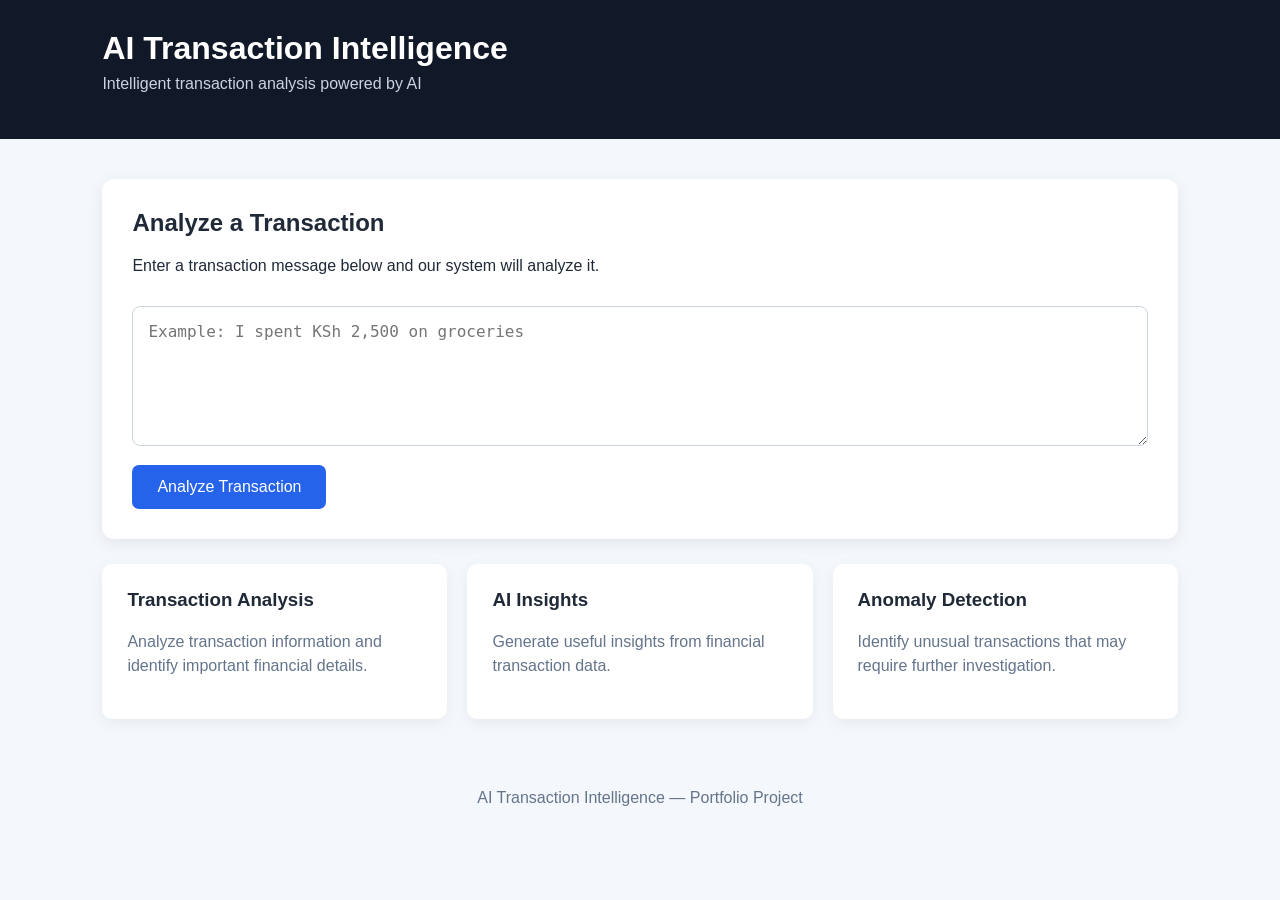
==== index.html @ ce83f8ce "Complete AI Transaction Intelligence project" ====
<!DOCTYPE html>
<html lang="en">
<head>
    <meta charset="UTF-8">
    <meta name="viewport" content="width=device-width, initial-scale=1.0">

    <title>AI Transaction Intelligence</title>

    <style>
        * {
            box-sizing: border-box;
        }

        body {
            margin: 0;
            font-family: Arial, sans-serif;
            background: #f4f7fb;
            color: #1f2937;
        }

        header {
            background: #111827;
            color: white;
            padding: 30px 8%;
        }

        header h1 {
            margin: 0;
            font-size: 32px;
        }

        header p {
            color: #cbd5e1;
            margin-top: 8px;
        }

        .container {
            width: 84%;
            max-width: 1100px;
            margin: 40px auto;
        }

        .card {
            background: white;
            padding: 30px;
            margin-bottom: 25px;
            border-radius: 12px;
            box-shadow: 0 4px 15px rgba(0, 0, 0, 0.08);
        }

        h2 {
            margin-top: 0;
        }

        textarea {
            width: 100%;
            height: 140px;
            padding: 15px;
            margin-top: 15px;
            border: 1px solid #cbd5e1;
            border-radius: 8px;
            font-size: 16px;
            resize: vertical;
        }

        button {
            margin-top: 15px;
            padding: 13px 25px;
            border: none;
            border-radius: 7px;
            background: #2563eb;
            color: white;
            font-size: 16px;
            cursor: pointer;
        }

        button:hover {
            background: #1d4ed8;
        }

        .features {
            display: grid;
            grid-template-columns: repeat(3, 1fr);
            gap: 20px;
        }

        .feature {
            background: white;
            padding: 25px;
            border-radius: 10px;
            box-shadow: 0 4px 15px rgba(0, 0, 0, 0.06);
        }

        .feature h3 {
            margin-top: 0;
        }

        .feature p {
            color: #64748b;
            line-height: 1.5;
        }

        footer {
            text-align: center;
            padding: 30px;
            color: #64748b;
        }

        @media (max-width: 800px) {
            .features {
                grid-template-columns: 1fr;
            }
        }
    </style>
</head>

<body>

<header>
    <h1>AI Transaction Intelligence</h1>
    <p>Intelligent transaction analysis powered by AI</p>
</header>

<div class="container">

    <div class="card">
        <h2>Analyze a Transaction</h2>

        <p>
            Enter a transaction message below and our system
            will analyze it.
        </p>

        <form action="/analyze" method="POST">

            <textarea
                name="message"
                placeholder="Example: I spent KSh 2,500 on groceries"
                required
            ></textarea>

            <br>

            <button type="submit">
                Analyze Transaction
            </button>

        </form>
    </div>

    <div class="features">

        <div class="feature">
            <h3>Transaction Analysis</h3>
            <p>
                Analyze transaction information and identify
                important financial details.
            </p>
        </div>

        <div class="feature">
            <h3>AI Insights</h3>
            <p>
                Generate useful insights from financial
                transaction data.
            </p>
        </div>

        <div class="feature">
            <h3>Anomaly Detection</h3>
            <p>
                Identify unusual transactions that may require
                further investigation.
            </p>
        </div>

    </div>

</div>

<footer>
    AI Transaction Intelligence — Portfolio Project
</footer>

</body>
</html>
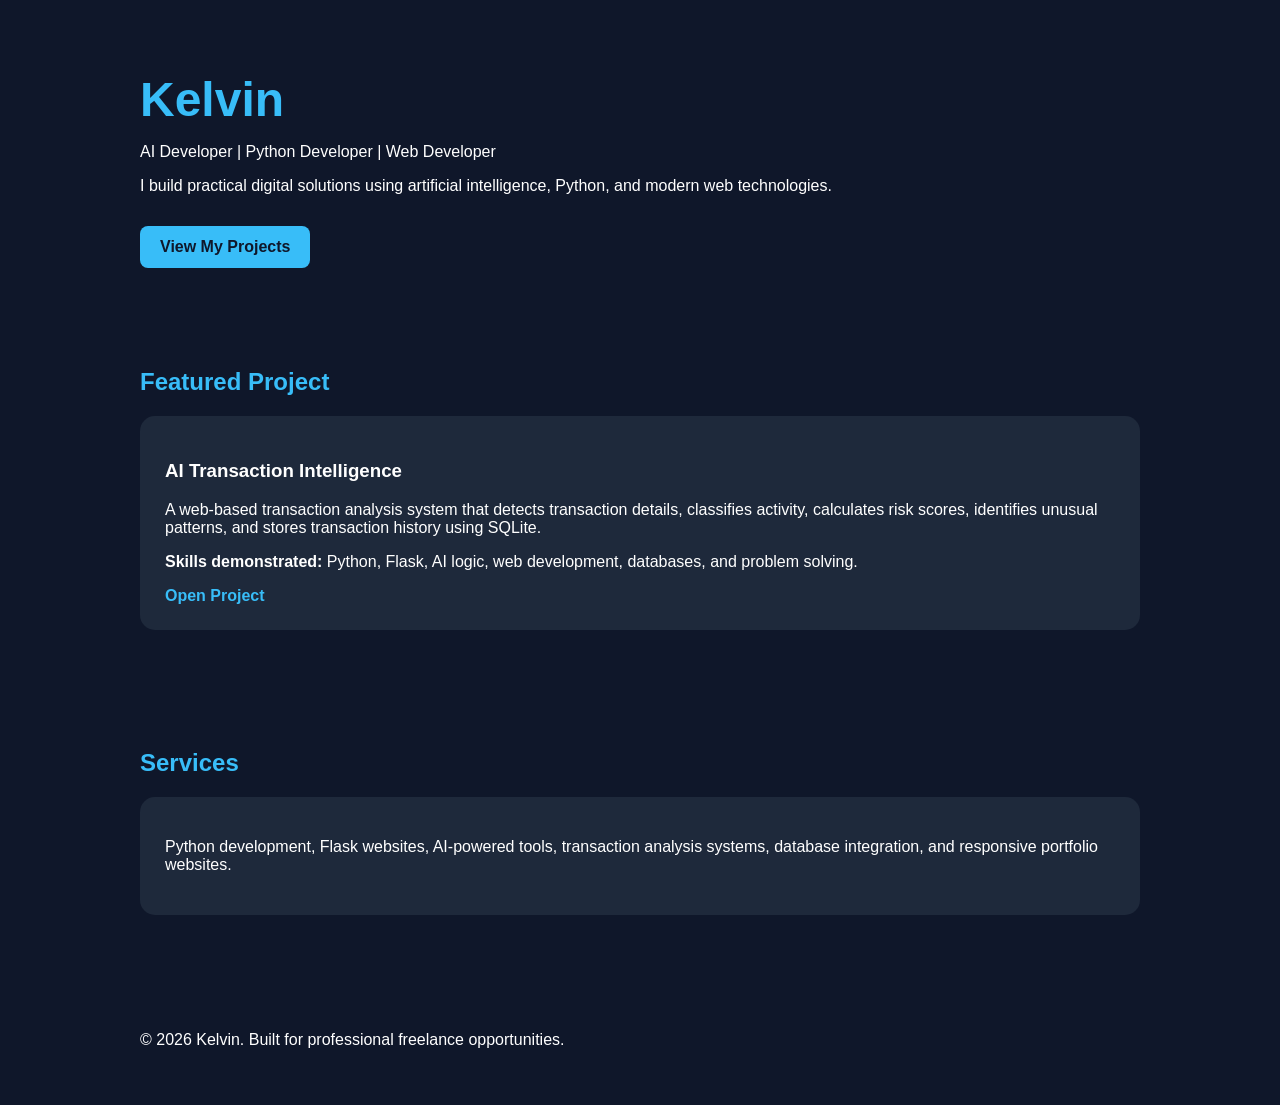
==== commit e52fa9a1: "Create professional portfolio homepage" ====
--- a/index.html
+++ b/index.html
@@ -1,186 +1 @@
-<!DOCTYPE html>
-<html lang="en">
-<head>
-    <meta charset="UTF-8">
-    <meta name="viewport" content="width=device-width, initial-scale=1.0">
-
-    <title>AI Transaction Intelligence</title>
-
-    <style>
-        * {
-            box-sizing: border-box;
-        }
-
-        body {
-            margin: 0;
-            font-family: Arial, sans-serif;
-            background: #f4f7fb;
-            color: #1f2937;
-        }
-
-        header {
-            background: #111827;
-            color: white;
-            padding: 30px 8%;
-        }
-
-        header h1 {
-            margin: 0;
-            font-size: 32px;
-        }
-
-        header p {
-            color: #cbd5e1;
-            margin-top: 8px;
-        }
-
-        .container {
-            width: 84%;
-            max-width: 1100px;
-            margin: 40px auto;
-        }
-
-        .card {
-            background: white;
-            padding: 30px;
-            margin-bottom: 25px;
-            border-radius: 12px;
-            box-shadow: 0 4px 15px rgba(0, 0, 0, 0.08);
-        }
-
-        h2 {
-            margin-top: 0;
-        }
-
-        textarea {
-            width: 100%;
-            height: 140px;
-            padding: 15px;
-            margin-top: 15px;
-            border: 1px solid #cbd5e1;
-            border-radius: 8px;
-            font-size: 16px;
-            resize: vertical;
-        }
-
-        button {
-            margin-top: 15px;
-            padding: 13px 25px;
-            border: none;
-            border-radius: 7px;
-            background: #2563eb;
-            color: white;
-            font-size: 16px;
-            cursor: pointer;
-        }
-
-        button:hover {
-            background: #1d4ed8;
-        }
-
-        .features {
-            display: grid;
-            grid-template-columns: repeat(3, 1fr);
-            gap: 20px;
-        }
-
-        .feature {
-            background: white;
-            padding: 25px;
-            border-radius: 10px;
-            box-shadow: 0 4px 15px rgba(0, 0, 0, 0.06);
-        }
-
-        .feature h3 {
-            margin-top: 0;
-        }
-
-        .feature p {
-            color: #64748b;
-            line-height: 1.5;
-        }
-
-        footer {
-            text-align: center;
-            padding: 30px;
-            color: #64748b;
-        }
-
-        @media (max-width: 800px) {
-            .features {
-                grid-template-columns: 1fr;
-            }
-        }
-    </style>
-</head>
-
-<body>
-
-<header>
-    <h1>AI Transaction Intelligence</h1>
-    <p>Intelligent transaction analysis powered by AI</p>
-</header>
-
-<div class="container">
-
-    <div class="card">
-        <h2>Analyze a Transaction</h2>
-
-        <p>
-            Enter a transaction message below and our system
-            will analyze it.
-        </p>
-
-        <form action="/analyze" method="POST">
-
-            <textarea
-                name="message"
-                placeholder="Example: I spent KSh 2,500 on groceries"
-                required
-            ></textarea>
-
-            <br>
-
-            <button type="submit">
-                Analyze Transaction
-            </button>
-
-        </form>
-    </div>
-
-    <div class="features">
-
-        <div class="feature">
-            <h3>Transaction Analysis</h3>
-            <p>
-                Analyze transaction information and identify
-                important financial details.
-            </p>
-        </div>
-
-        <div class="feature">
-            <h3>AI Insights</h3>
-            <p>
-                Generate useful insights from financial
-                transaction data.
-            </p>
-        </div>
-
-        <div class="feature">
-            <h3>Anomaly Detection</h3>
-            <p>
-                Identify unusual transactions that may require
-                further investigation.
-            </p>
-        </div>
-
-    </div>
-
-</div>
-
-<footer>
-    AI Transaction Intelligence — Portfolio Project
-</footer>
-
-</body>
-</html>+﻿<!DOCTYPE html><html lang="en"><head><meta charset="UTF-8"><meta name="viewport" content="width=device-width, initial-scale=1.0"><title>Kelvin | AI and Web Development Portfolio</title><style>body{font-family:Arial,sans-serif;margin:0;background:#0f172a;color:white}header,section,footer{max-width:1000px;margin:auto;padding:40px 20px}h1{font-size:48px;margin-bottom:10px;color:#38bdf8}h2{color:#38bdf8}.card{background:#1e293b;padding:25px;border-radius:15px;margin:20px 0}a{color:#38bdf8;text-decoration:none;font-weight:bold}.btn{display:inline-block;background:#38bdf8;color:#0f172a;padding:12px 20px;border-radius:8px;margin-top:15px}</style></head><body><header><h1>Kelvin</h1><p>AI Developer | Python Developer | Web Developer</p><p>I build practical digital solutions using artificial intelligence, Python, and modern web technologies.</p><a class="btn" href="#projects">View My Projects</a></header><section id="projects"><h2>Featured Project</h2><div class="card"><h3>AI Transaction Intelligence</h3><p>A web-based transaction analysis system that detects transaction details, classifies activity, calculates risk scores, identifies unusual patterns, and stores transaction history using SQLite.</p><p><strong>Skills demonstrated:</strong> Python, Flask, AI logic, web development, databases, and problem solving.</p><a href="transaction-ai/">Open Project</a></div></section><section><h2>Services</h2><div class="card"><p>Python development, Flask websites, AI-powered tools, transaction analysis systems, database integration, and responsive portfolio websites.</p></div></section><footer><p>© 2026 Kelvin. Built for professional freelance opportunities.</p></footer></body></html>
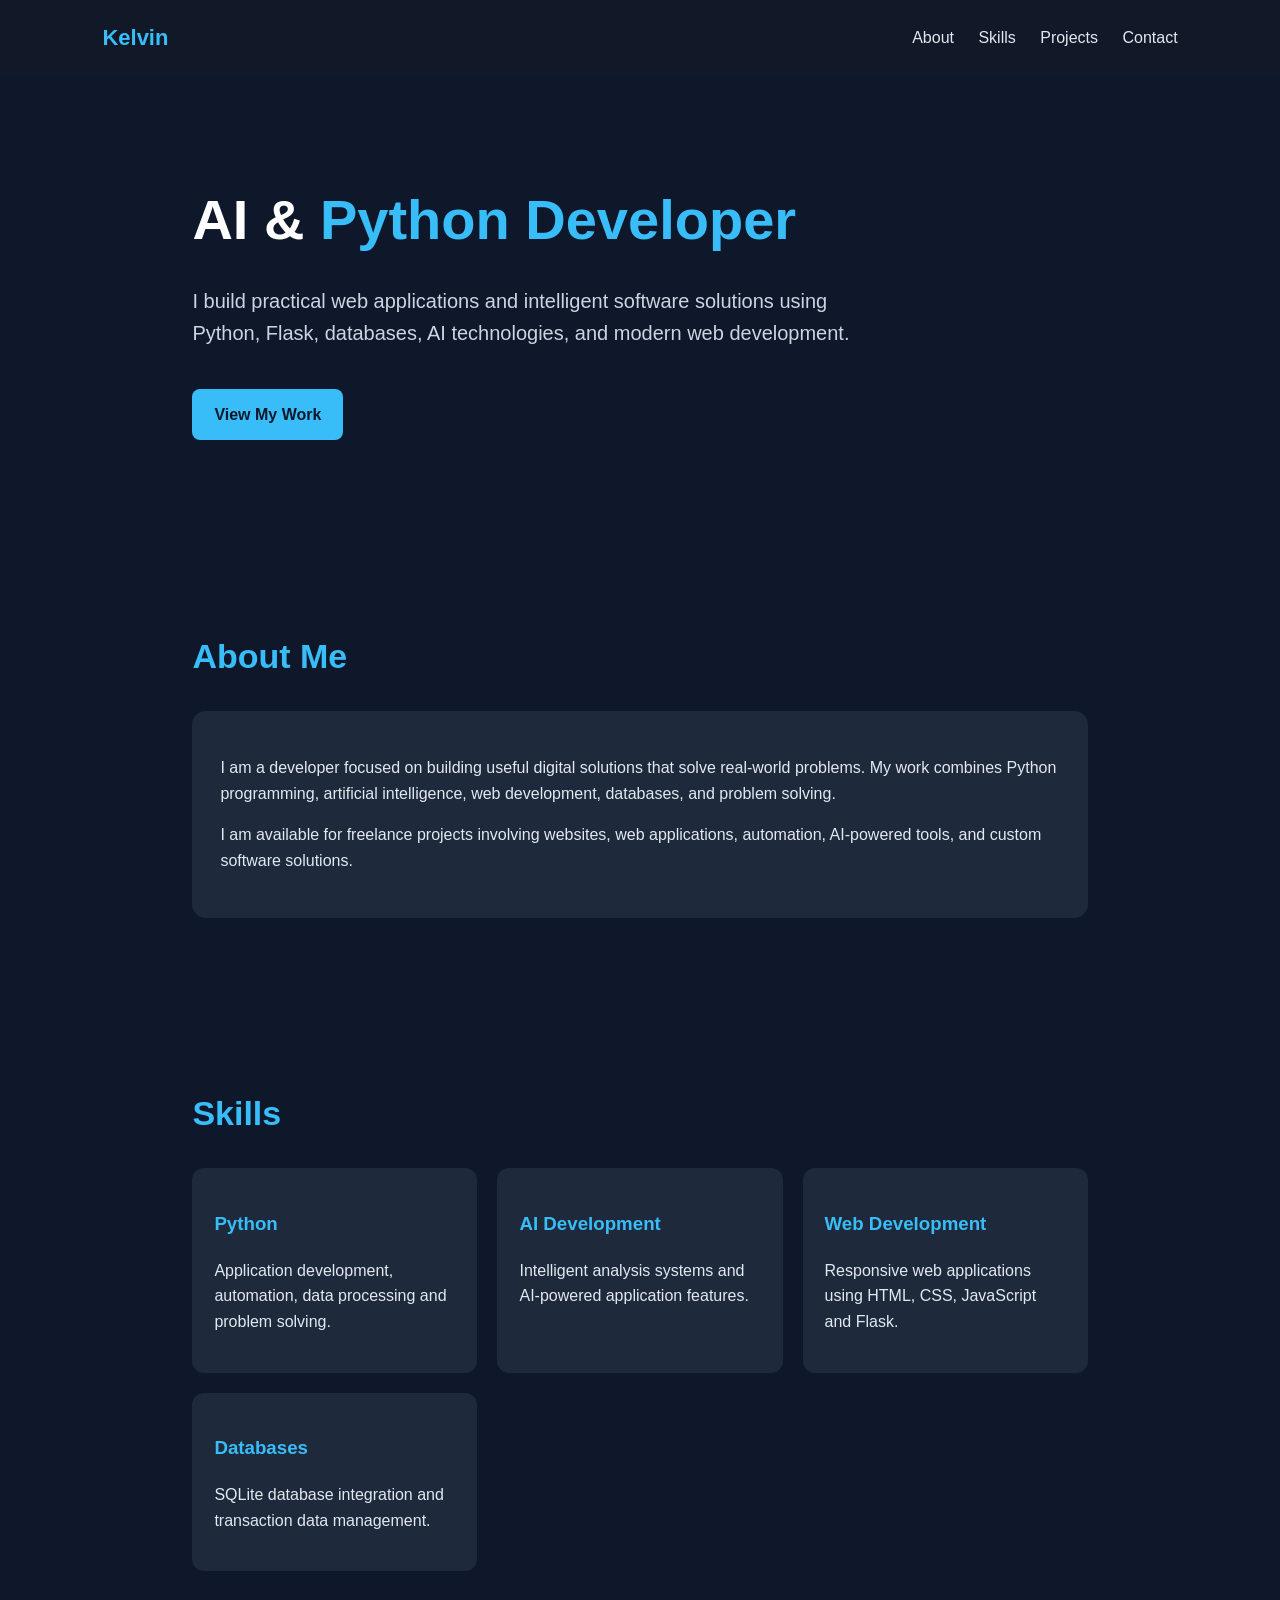
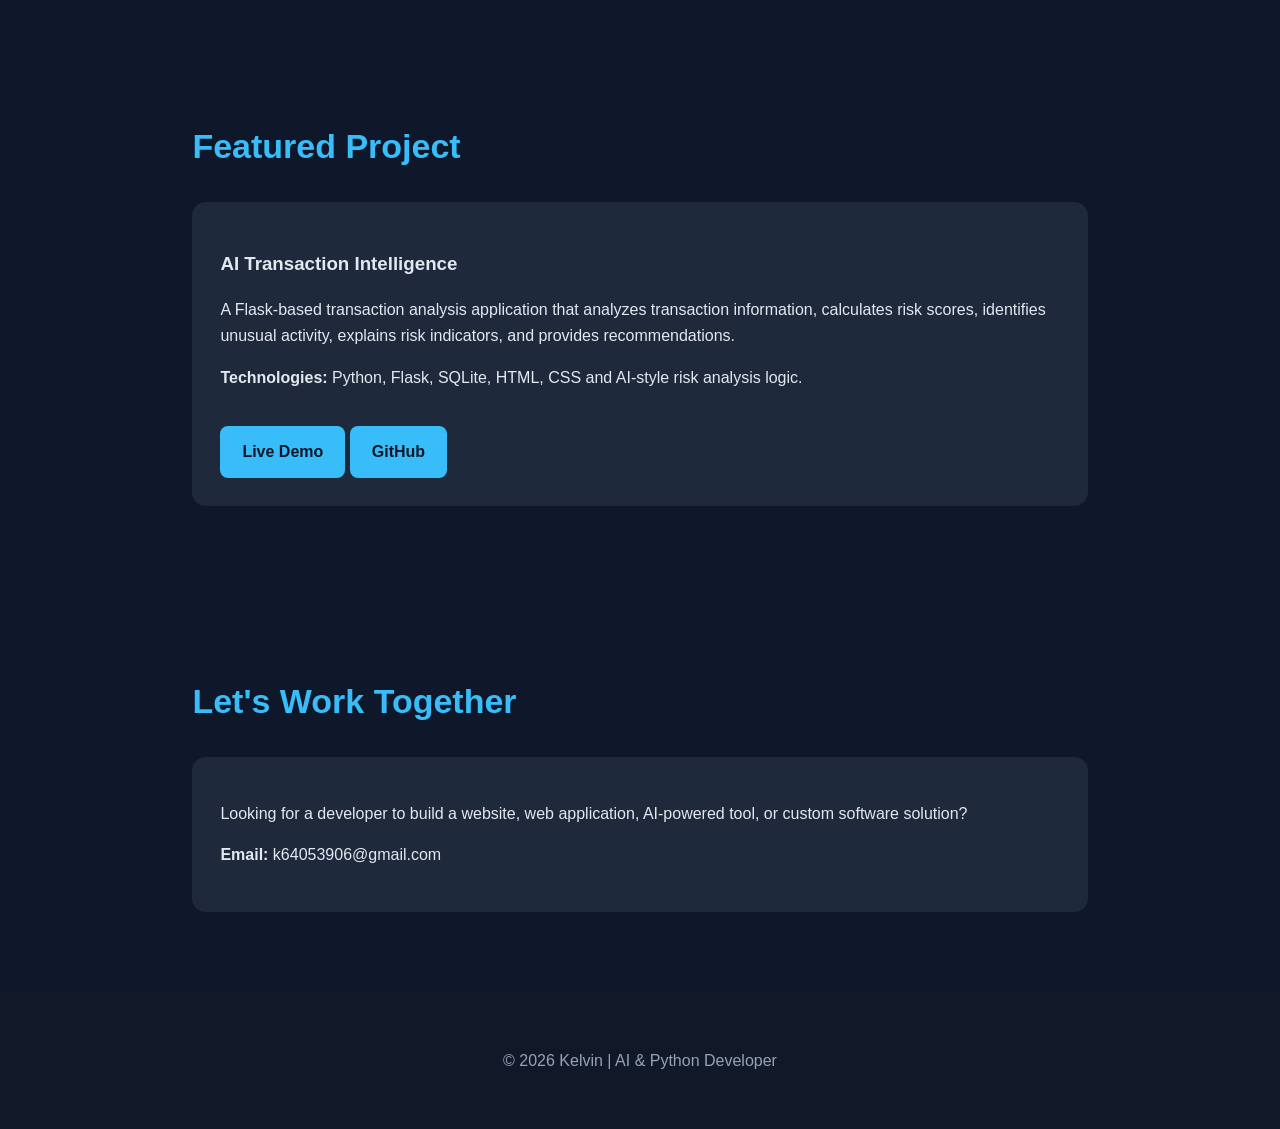
==== commit 3e3524ab: "Build professional freelance portfolio homepage" ====
--- a/index.html
+++ b/index.html
@@ -1 +1,87 @@
-﻿<!DOCTYPE html><html lang="en"><head><meta charset="UTF-8"><meta name="viewport" content="width=device-width, initial-scale=1.0"><title>Kelvin | AI and Web Development Portfolio</title><style>body{font-family:Arial,sans-serif;margin:0;background:#0f172a;color:white}header,section,footer{max-width:1000px;margin:auto;padding:40px 20px}h1{font-size:48px;margin-bottom:10px;color:#38bdf8}h2{color:#38bdf8}.card{background:#1e293b;padding:25px;border-radius:15px;margin:20px 0}a{color:#38bdf8;text-decoration:none;font-weight:bold}.btn{display:inline-block;background:#38bdf8;color:#0f172a;padding:12px 20px;border-radius:8px;margin-top:15px}</style></head><body><header><h1>Kelvin</h1><p>AI Developer | Python Developer | Web Developer</p><p>I build practical digital solutions using artificial intelligence, Python, and modern web technologies.</p><a class="btn" href="#projects">View My Projects</a></header><section id="projects"><h2>Featured Project</h2><div class="card"><h3>AI Transaction Intelligence</h3><p>A web-based transaction analysis system that detects transaction details, classifies activity, calculates risk scores, identifies unusual patterns, and stores transaction history using SQLite.</p><p><strong>Skills demonstrated:</strong> Python, Flask, AI logic, web development, databases, and problem solving.</p><a href="transaction-ai/">Open Project</a></div></section><section><h2>Services</h2><div class="card"><p>Python development, Flask websites, AI-powered tools, transaction analysis systems, database integration, and responsive portfolio websites.</p></div></section><footer><p>© 2026 Kelvin. Built for professional freelance opportunities.</p></footer></body></html>
+﻿<!DOCTYPE html>
+<html lang="en">
+<head>
+<meta charset="UTF-8">
+<meta name="viewport" content="width=device-width, initial-scale=1.0">
+<title>Kelvin | AI & Python Developer</title>
+<style>
+*{box-sizing:border-box}
+body{margin:0;font-family:Arial,sans-serif;background:#0f172a;color:#e2e8f0;line-height:1.6}
+nav{padding:20px 8%;display:flex;justify-content:space-between;align-items:center;background:#111827}
+nav strong{font-size:22px;color:#38bdf8}
+nav a{color:#e2e8f0;text-decoration:none;margin-left:20px}
+.hero{padding:100px 8%;max-width:1100px;margin:auto}
+.hero h1{font-size:56px;margin:0 0 15px;color:white}
+.hero h1 span{color:#38bdf8}
+.hero p{font-size:20px;max-width:700px;color:#cbd5e1}
+.btn{display:inline-block;margin-top:20px;padding:13px 22px;background:#38bdf8;color:#0f172a;text-decoration:none;border-radius:8px;font-weight:bold}
+section{padding:60px 8%;max-width:1100px;margin:auto}
+h2{font-size:34px;color:#38bdf8}
+.card{background:#1e293b;padding:28px;border-radius:14px;margin:20px 0}
+.grid{display:grid;grid-template-columns:repeat(auto-fit,minmax(220px,1fr));gap:20px}
+.skill{background:#1e293b;padding:22px;border-radius:12px}
+.skill h3{color:#38bdf8}
+footer{text-align:center;padding:40px;background:#111827;color:#94a3b8}
+</style>
+</head>
+<body>
+
+<nav>
+<strong>Kelvin</strong>
+<div>
+<a href="#about">About</a>
+<a href="#skills">Skills</a>
+<a href="#projects">Projects</a>
+<a href="#contact">Contact</a>
+</div>
+</nav>
+
+<div class="hero">
+<h1>AI & <span>Python Developer</span></h1>
+<p>I build practical web applications and intelligent software solutions using Python, Flask, databases, AI technologies, and modern web development.</p>
+<a class="btn" href="#projects">View My Work</a>
+</div>
+
+<section id="about">
+<h2>About Me</h2>
+<div class="card">
+<p>I am a developer focused on building useful digital solutions that solve real-world problems. My work combines Python programming, artificial intelligence, web development, databases, and problem solving.</p>
+<p>I am available for freelance projects involving websites, web applications, automation, AI-powered tools, and custom software solutions.</p>
+</div>
+</section>
+
+<section id="skills">
+<h2>Skills</h2>
+<div class="grid">
+<div class="skill"><h3>Python</h3><p>Application development, automation, data processing and problem solving.</p></div>
+<div class="skill"><h3>AI Development</h3><p>Intelligent analysis systems and AI-powered application features.</p></div>
+<div class="skill"><h3>Web Development</h3><p>Responsive web applications using HTML, CSS, JavaScript and Flask.</p></div>
+<div class="skill"><h3>Databases</h3><p>SQLite database integration and transaction data management.</p></div>
+</div>
+</section>
+
+<section id="projects">
+<h2>Featured Project</h2>
+<div class="card">
+<h3>AI Transaction Intelligence</h3>
+<p>A Flask-based transaction analysis application that analyzes transaction information, calculates risk scores, identifies unusual activity, explains risk indicators, and provides recommendations.</p>
+<p><strong>Technologies:</strong> Python, Flask, SQLite, HTML, CSS and AI-style risk analysis logic.</p>
+<a class="btn" href="https://kelvin-portfolio-4epd.onrender.com/" target="_blank">Live Demo</a>
+<a class="btn" href="https://github.com/k64053906-star/kelvin-portfolio" target="_blank">GitHub</a>
+</div>
+</section>
+
+<section id="contact">
+<h2>Let's Work Together</h2>
+<div class="card">
+<p>Looking for a developer to build a website, web application, AI-powered tool, or custom software solution?</p>
+<p><strong>Email:</strong> k64053906@gmail.com</p>
+</div>
+</section>
+
+<footer>
+<p>© 2026 Kelvin | AI & Python Developer</p>
+</footer>
+
+</body>
+</html>
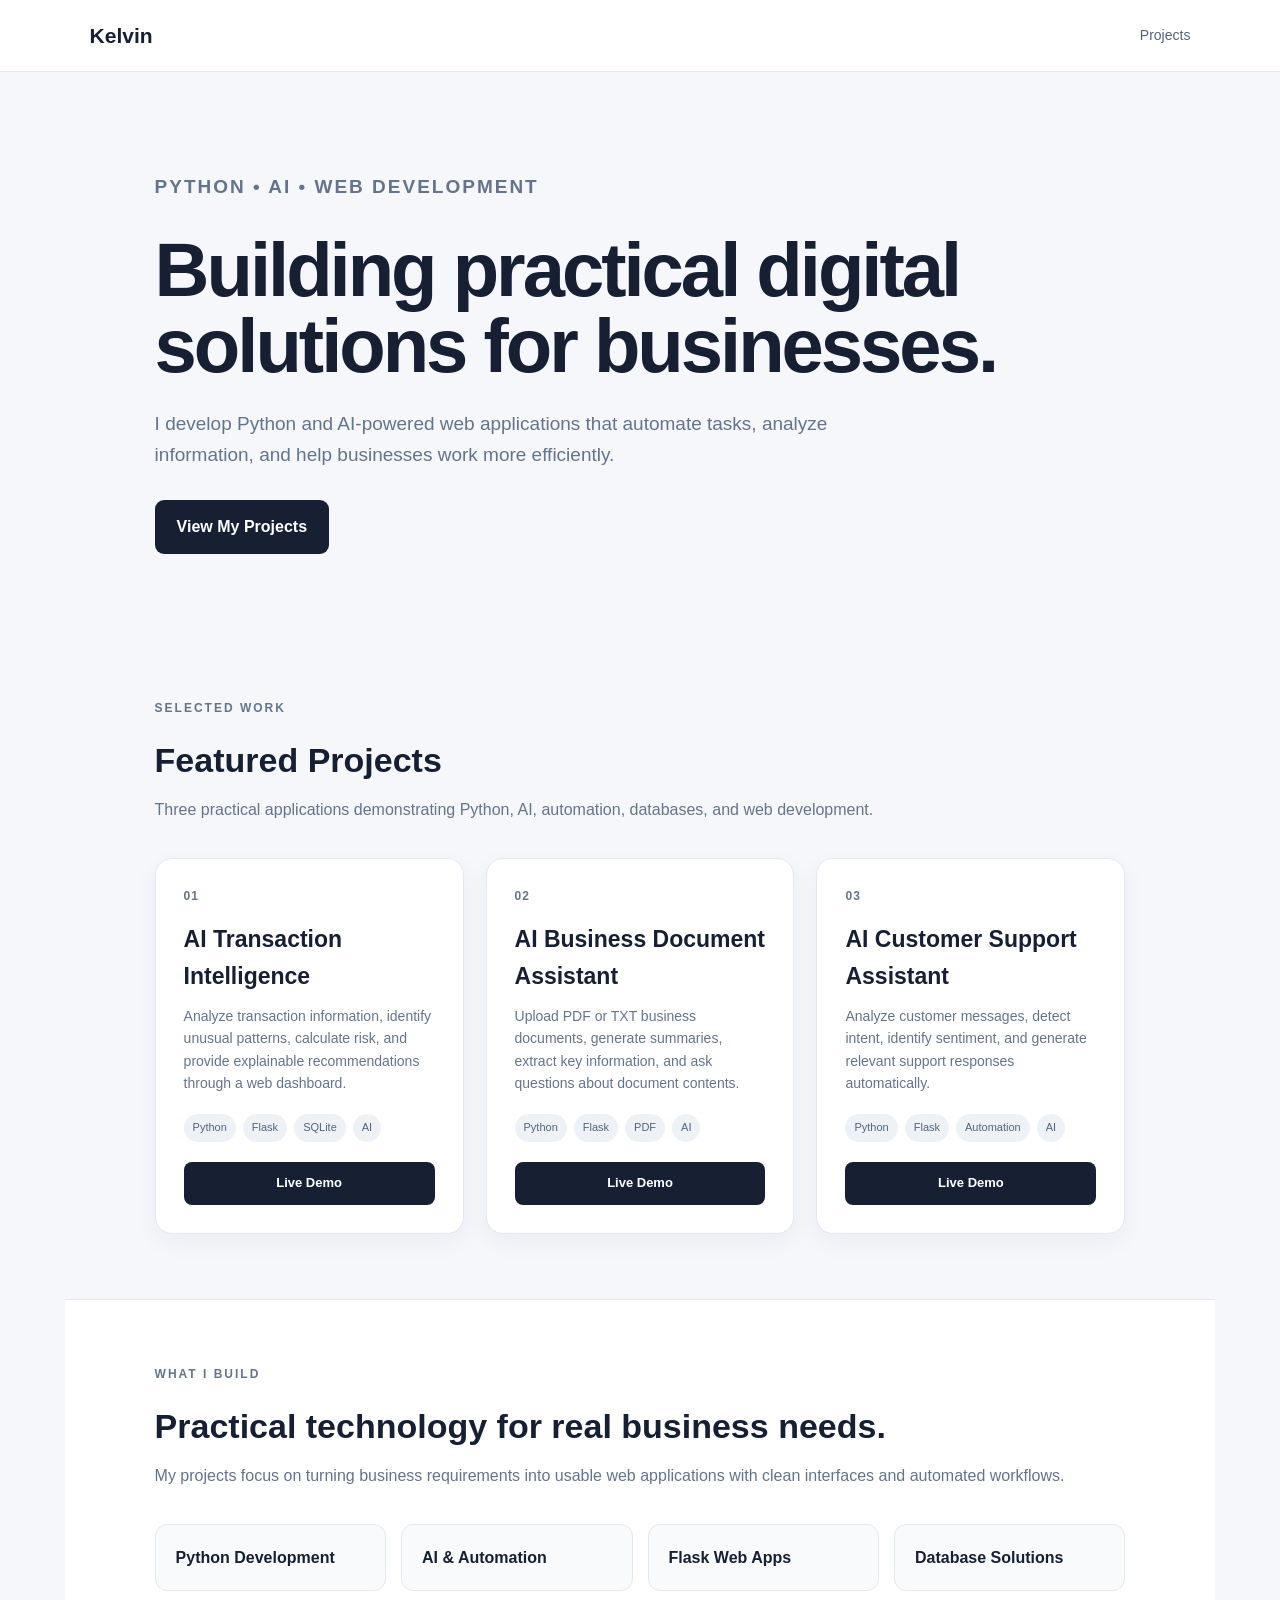
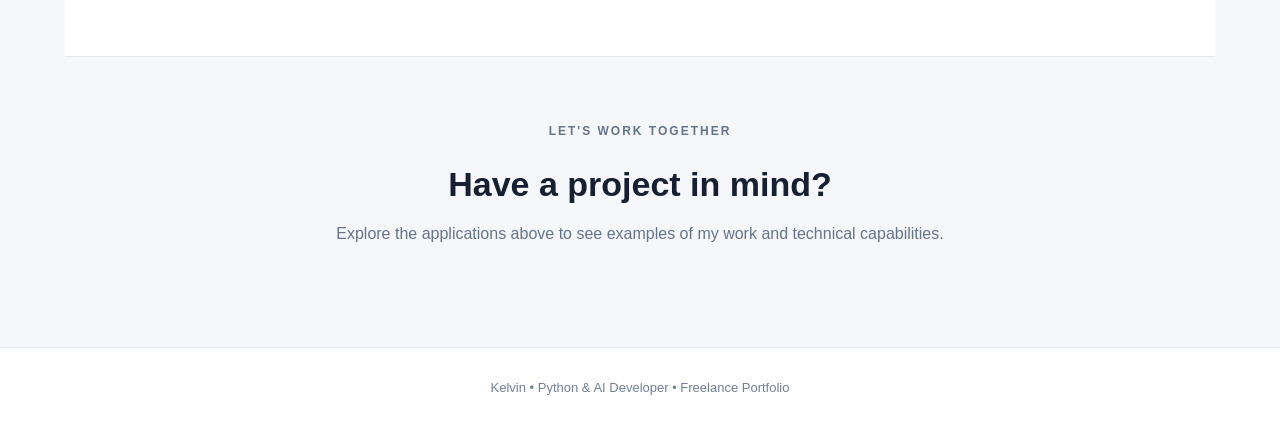
==== commit d8ea5795: "Create professional portfolio homepage" ====
--- a/index.html
+++ b/index.html
@@ -3,84 +3,106 @@
 <head>
 <meta charset="UTF-8">
 <meta name="viewport" content="width=device-width, initial-scale=1.0">
-<title>Kelvin | AI & Python Developer</title>
+<title>Kelvin | Python & AI Developer</title>
 <style>
-*{box-sizing:border-box}
-body{margin:0;font-family:Arial,sans-serif;background:#0f172a;color:#e2e8f0;line-height:1.6}
-nav{padding:20px 8%;display:flex;justify-content:space-between;align-items:center;background:#111827}
-nav strong{font-size:22px;color:#38bdf8}
-nav a{color:#e2e8f0;text-decoration:none;margin-left:20px}
-.hero{padding:100px 8%;max-width:1100px;margin:auto}
-.hero h1{font-size:56px;margin:0 0 15px;color:white}
-.hero h1 span{color:#38bdf8}
-.hero p{font-size:20px;max-width:700px;color:#cbd5e1}
-.btn{display:inline-block;margin-top:20px;padding:13px 22px;background:#38bdf8;color:#0f172a;text-decoration:none;border-radius:8px;font-weight:bold}
-section{padding:60px 8%;max-width:1100px;margin:auto}
-h2{font-size:34px;color:#38bdf8}
-.card{background:#1e293b;padding:28px;border-radius:14px;margin:20px 0}
-.grid{display:grid;grid-template-columns:repeat(auto-fit,minmax(220px,1fr));gap:20px}
-.skill{background:#1e293b;padding:22px;border-radius:12px}
-.skill h3{color:#38bdf8}
-footer{text-align:center;padding:40px;background:#111827;color:#94a3b8}
+*{box-sizing:border-box;margin:0;padding:0}
+body{font-family:Arial,sans-serif;background:#f5f7fb;color:#172033;line-height:1.6}
+nav{height:72px;background:#fff;border-bottom:1px solid #e5e9f0;display:flex;align-items:center;justify-content:space-between;padding:0 7%}
+.logo{font-size:21px;font-weight:800}
+.nav-link{color:#52637a;text-decoration:none;font-size:14px}
+.hero{padding:100px 7% 80px;max-width:1150px;margin:auto}
+.eyebrow{font-size:12px;font-weight:800;letter-spacing:2px;color:#64748b;margin-bottom:15px}
+h1{font-size:clamp(42px,7vw,76px);line-height:1;letter-spacing:-3px;max-width:850px;margin-bottom:25px}
+.hero p{font-size:19px;color:#64748b;max-width:720px;margin-bottom:30px}
+.button{display:inline-block;background:#172033;color:#fff;text-decoration:none;padding:14px 22px;border-radius:9px;font-weight:700}
+section{max-width:1150px;margin:auto;padding:65px 7%}
+.section-title{font-size:34px;margin-bottom:10px}
+.section-text{color:#64748b;margin-bottom:35px}
+.projects{display:grid;grid-template-columns:repeat(3,1fr);gap:22px}
+.card{background:#fff;border:1px solid #e4e8ef;border-radius:17px;padding:28px;box-shadow:0 8px 25px rgba(20,30,50,.05);display:flex;flex-direction:column;min-height:330px}
+.number{font-size:12px;font-weight:800;color:#64748b;letter-spacing:1px}
+.card h3{font-size:23px;margin:15px 0 10px}
+.card p{color:#64748b;font-size:14px;flex:1}
+.tags{display:flex;flex-wrap:wrap;gap:7px;margin:20px 0}
+.tag{font-size:11px;padding:5px 9px;border-radius:20px;background:#eef2f7;color:#52637a}
+.demo{display:inline-block;text-align:center;text-decoration:none;background:#172033;color:#fff;padding:11px;border-radius:8px;font-size:13px;font-weight:700}
+.about{background:#fff;border-top:1px solid #e5e9f0;border-bottom:1px solid #e5e9f0}
+.skills{display:grid;grid-template-columns:repeat(4,1fr);gap:15px;margin-top:25px}
+.skill{padding:20px;border:1px solid #e4e8ef;border-radius:12px;background:#f8fafc;font-weight:700}
+.contact{text-align:center}
+footer{text-align:center;padding:30px;color:#718096;font-size:13px;background:#fff;border-top:1px solid #e5e9f0}
+@media(max-width:850px){.projects{grid-template-columns:1fr}.skills{grid-template-columns:repeat(2,1fr)}h1{letter-spacing:-2px}}
+@media(max-width:500px){.skills{grid-template-columns:1fr}nav{padding:0 5%}.hero,section{padding-left:5%;padding-right:5%}}
 </style>
 </head>
 <body>
 
 <nav>
-<strong>Kelvin</strong>
-<div>
-<a href="#about">About</a>
-<a href="#skills">Skills</a>
-<a href="#projects">Projects</a>
-<a href="#contact">Contact</a>
-</div>
+<div class="logo">Kelvin</div>
+<a class="nav-link" href="#projects">Projects</a>
 </nav>
 
-<div class="hero">
-<h1>AI & <span>Python Developer</span></h1>
-<p>I build practical web applications and intelligent software solutions using Python, Flask, databases, AI technologies, and modern web development.</p>
-<a class="btn" href="#projects">View My Work</a>
+<header class="hero">
+<p class="eyebrow">PYTHON • AI • WEB DEVELOPMENT</p>
+<h1>Building practical digital solutions for businesses.</h1>
+<p>I develop Python and AI-powered web applications that automate tasks, analyze information, and help businesses work more efficiently.</p>
+<a class="button" href="#projects">View My Projects</a>
+</header>
+
+<section id="projects">
+<p class="eyebrow">SELECTED WORK</p>
+<h2 class="section-title">Featured Projects</h2>
+<p class="section-text">Three practical applications demonstrating Python, AI, automation, databases, and web development.</p>
+
+<div class="projects">
+
+<div class="card">
+<span class="number">01</span>
+<h3>AI Transaction Intelligence</h3>
+<p>Analyze transaction information, identify unusual patterns, calculate risk, and provide explainable recommendations through a web dashboard.</p>
+<div class="tags"><span class="tag">Python</span><span class="tag">Flask</span><span class="tag">SQLite</span><span class="tag">AI</span></div>
+<a class="demo" href="https://kelvin-portfolio-4epd.onrender.com" target="_blank">Live Demo</a>
 </div>
 
-<section id="about">
-<h2>About Me</h2>
 <div class="card">
-<p>I am a developer focused on building useful digital solutions that solve real-world problems. My work combines Python programming, artificial intelligence, web development, databases, and problem solving.</p>
-<p>I am available for freelance projects involving websites, web applications, automation, AI-powered tools, and custom software solutions.</p>
+<span class="number">02</span>
+<h3>AI Business Document Assistant</h3>
+<p>Upload PDF or TXT business documents, generate summaries, extract key information, and ask questions about document contents.</p>
+<div class="tags"><span class="tag">Python</span><span class="tag">Flask</span><span class="tag">PDF</span><span class="tag">AI</span></div>
+<a class="demo" href="https://ai-business-document-assistant.onrender.com" target="_blank">Live Demo</a>
+</div>
+
+<div class="card">
+<span class="number">03</span>
+<h3>AI Customer Support Assistant</h3>
+<p>Analyze customer messages, detect intent, identify sentiment, and generate relevant support responses automatically.</p>
+<div class="tags"><span class="tag">Python</span><span class="tag">Flask</span><span class="tag">Automation</span><span class="tag">AI</span></div>
+<a class="demo" href="https://ai-customer-support-assistant-7wzn.onrender.com" target="_blank">Live Demo</a>
+</div>
+
 </div>
 </section>
 
-<section id="skills">
-<h2>Skills</h2>
-<div class="grid">
-<div class="skill"><h3>Python</h3><p>Application development, automation, data processing and problem solving.</p></div>
-<div class="skill"><h3>AI Development</h3><p>Intelligent analysis systems and AI-powered application features.</p></div>
-<div class="skill"><h3>Web Development</h3><p>Responsive web applications using HTML, CSS, JavaScript and Flask.</p></div>
-<div class="skill"><h3>Databases</h3><p>SQLite database integration and transaction data management.</p></div>
+<section class="about">
+<p class="eyebrow">WHAT I BUILD</p>
+<h2 class="section-title">Practical technology for real business needs.</h2>
+<p class="section-text">My projects focus on turning business requirements into usable web applications with clean interfaces and automated workflows.</p>
+<div class="skills">
+<div class="skill">Python Development</div>
+<div class="skill">AI & Automation</div>
+<div class="skill">Flask Web Apps</div>
+<div class="skill">Database Solutions</div>
 </div>
 </section>
 
-<section id="projects">
-<h2>Featured Project</h2>
-<div class="card">
-<h3>AI Transaction Intelligence</h3>
-<p>A Flask-based transaction analysis application that analyzes transaction information, calculates risk scores, identifies unusual activity, explains risk indicators, and provides recommendations.</p>
-<p><strong>Technologies:</strong> Python, Flask, SQLite, HTML, CSS and AI-style risk analysis logic.</p>
-<a class="btn" href="https://kelvin-portfolio-4epd.onrender.com/" target="_blank">Live Demo</a>
-<a class="btn" href="https://github.com/k64053906-star/kelvin-portfolio" target="_blank">GitHub</a>
-</div>
-</section>
-
-<section id="contact">
-<h2>Let's Work Together</h2>
-<div class="card">
-<p>Looking for a developer to build a website, web application, AI-powered tool, or custom software solution?</p>
-<p><strong>Email:</strong> k64053906@gmail.com</p>
-</div>
+<section class="contact">
+<p class="eyebrow">LET'S WORK TOGETHER</p>
+<h2 class="section-title">Have a project in mind?</h2>
+<p class="section-text">Explore the applications above to see examples of my work and technical capabilities.</p>
 </section>
 
 <footer>
-<p>© 2026 Kelvin | AI & Python Developer</p>
+Kelvin • Python & AI Developer • Freelance Portfolio
 </footer>
 
 </body>
